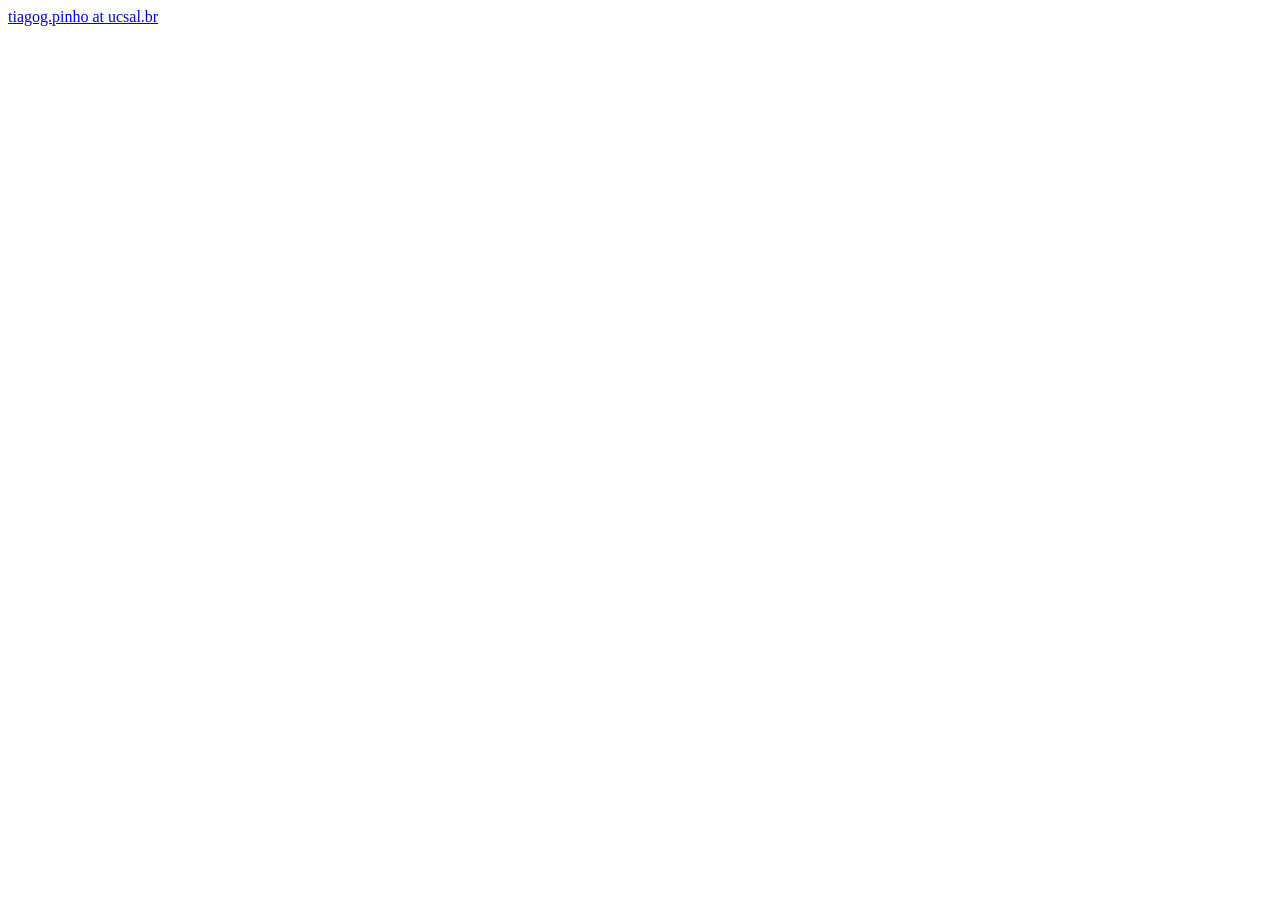
==== contato.html @ 833334ff "Add files via upload" ====
<!DOCTYPE html>
<html>
    <head>
        <title>Contato</title>
    </head>

    <body>
    <a href="mailto=tiagog.pinho@ucsal.edu.br"> tiagog.pinho at ucsal.br </a>

        
    </body>

</html>
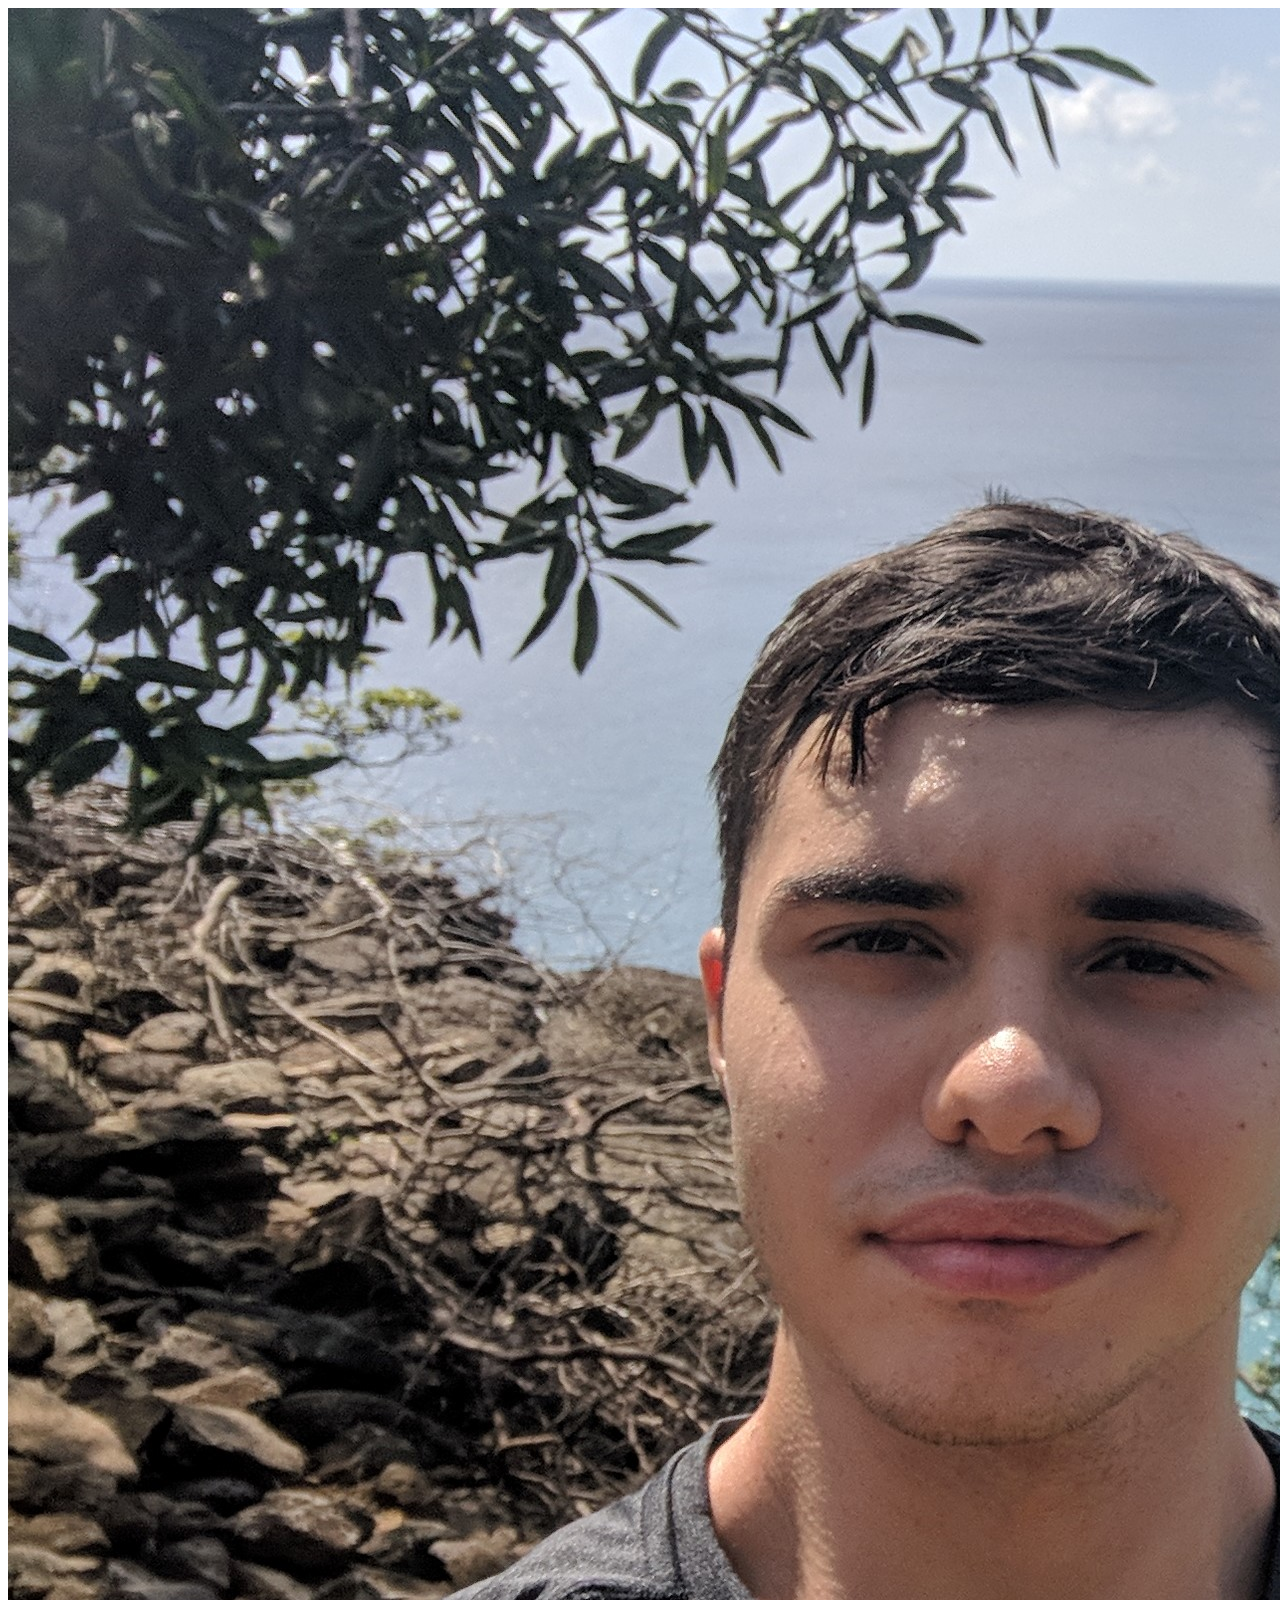
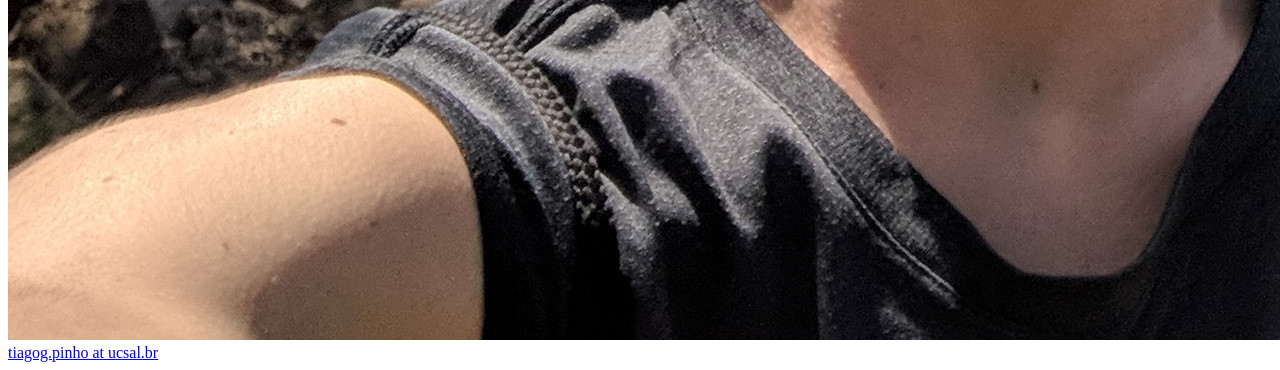
==== commit 0838f19a: "Update contato.html" ====
--- a/contato.html
+++ b/contato.html
@@ -5,9 +5,10 @@
     </head>
 
     <body>
+        <img src="IMG_20180627_135128.jpg" /> <br>    
     <a href="mailto=tiagog.pinho@ucsal.edu.br"> tiagog.pinho at ucsal.br </a>
 
         
     </body>
 
-</html>+</html>
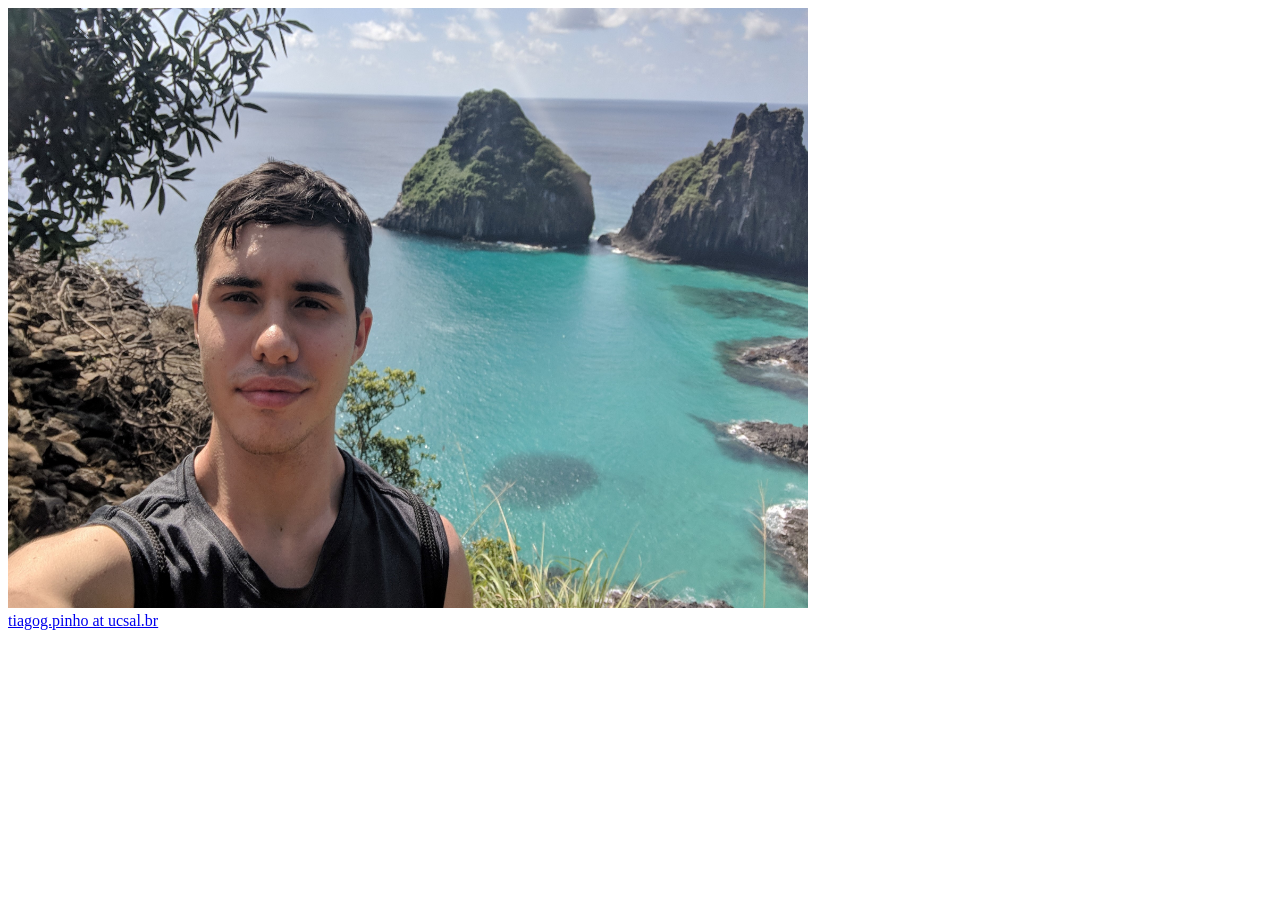
==== commit 4d76ce8d: "Update contato.html" ====
--- a/contato.html
+++ b/contato.html
@@ -5,7 +5,7 @@
     </head>
 
     <body>
-        <img src="IMG_20180627_135128.jpg" /> <br>    
+    <img src="IMG_20180627_135128.jpg" width="800" height="600"/> <br>    
     <a href="mailto=tiagog.pinho@ucsal.edu.br"> tiagog.pinho at ucsal.br </a>
 
         
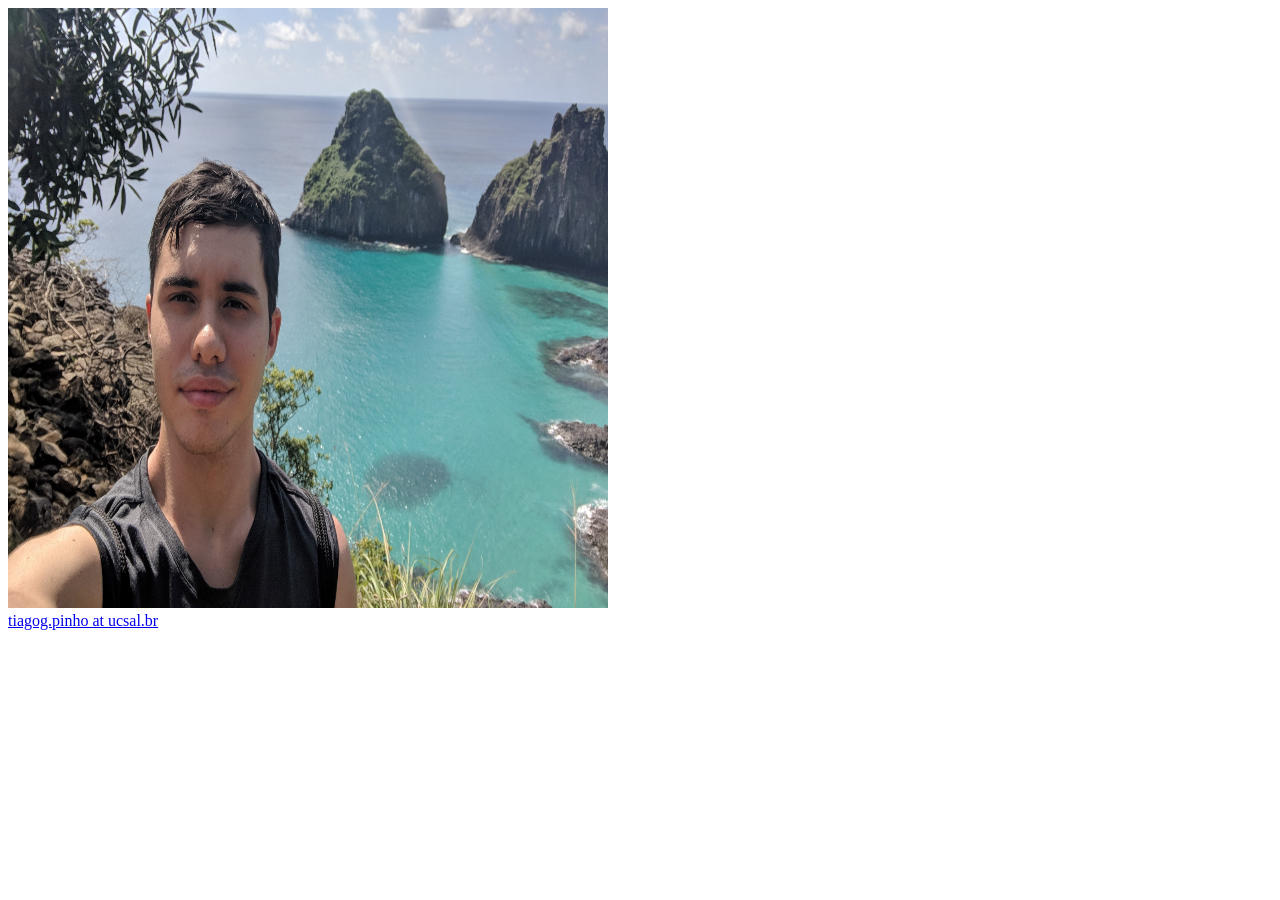
==== commit b6bfe1aa: "Update contato.html" ====
--- a/contato.html
+++ b/contato.html
@@ -5,7 +5,7 @@
     </head>
 
     <body>
-    <img src="IMG_20180627_135128.jpg" width="800" height="600"/> <br>    
+    <img src="IMG_20180627_135128.jpg" width="600" height="600"/> <br>    
     <a href="mailto=tiagog.pinho@ucsal.edu.br"> tiagog.pinho at ucsal.br </a>
 
         
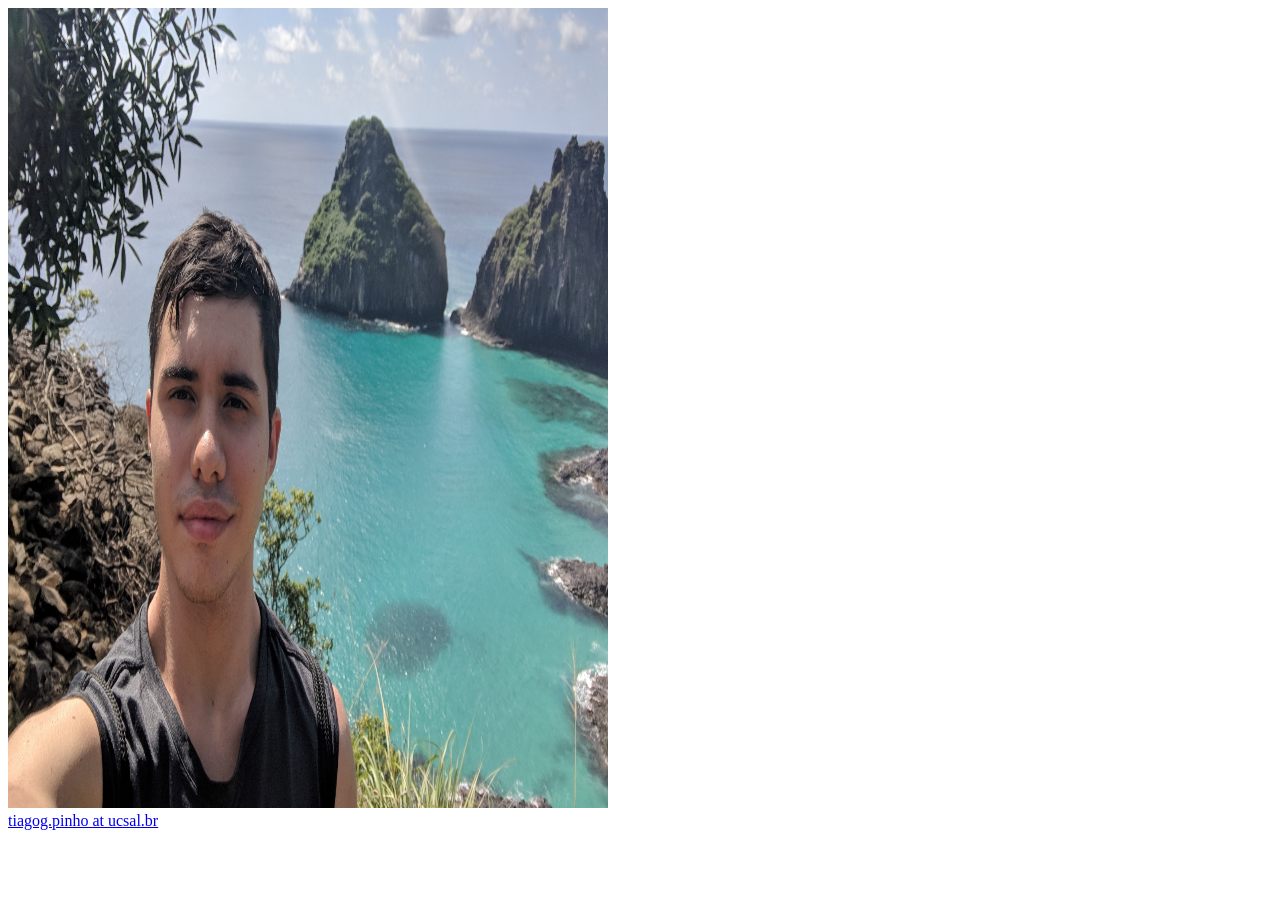
==== commit 2be5f655: "Update contato.html" ====
--- a/contato.html
+++ b/contato.html
@@ -5,7 +5,7 @@
     </head>
 
     <body>
-    <img src="IMG_20180627_135128.jpg" width="600" height="600"/> <br>    
+    <img src="IMG_20180627_135128.jpg" width="600" height="800"/> <br>    
     <a href="mailto=tiagog.pinho@ucsal.edu.br"> tiagog.pinho at ucsal.br </a>
 
         
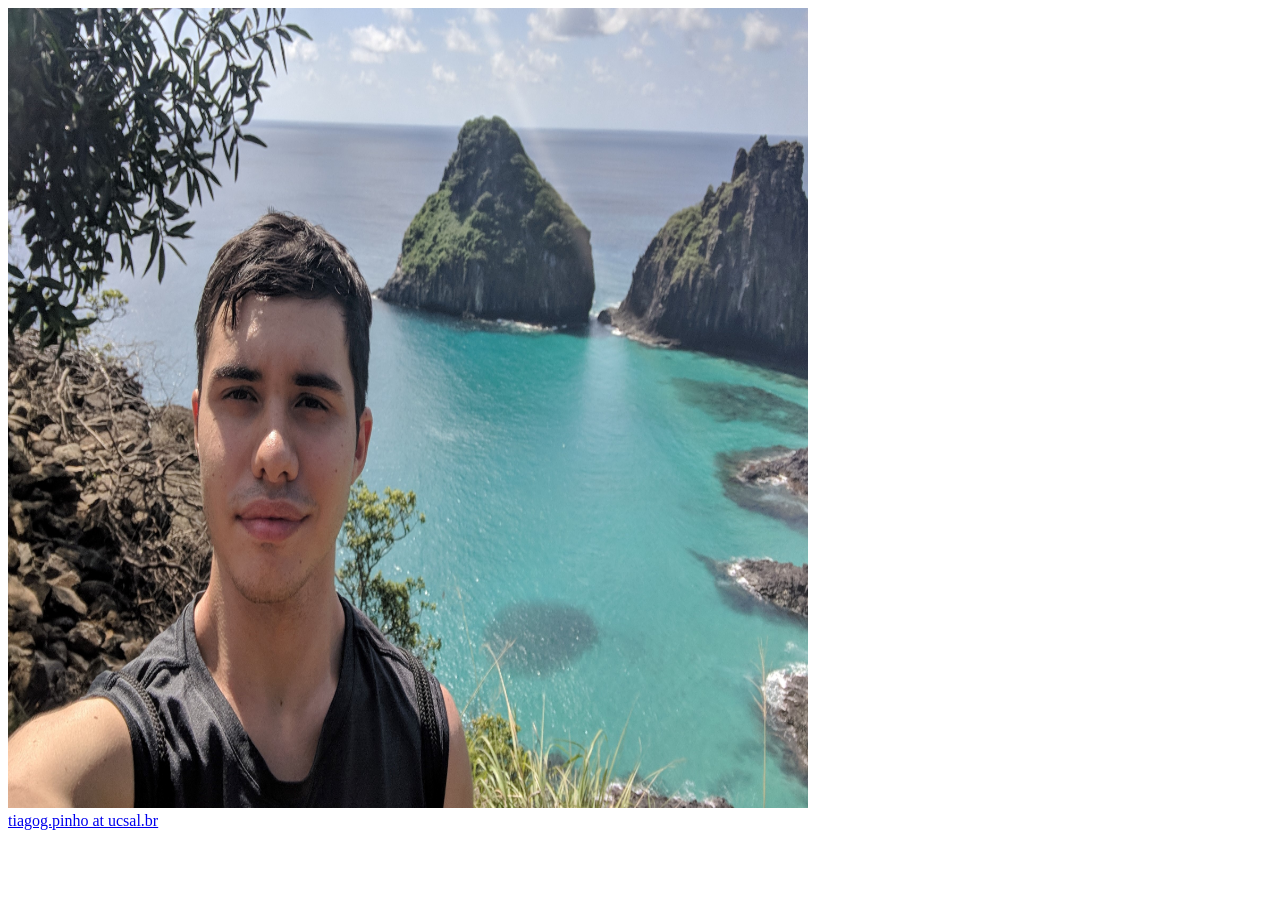
==== commit 413f65f7: "Update contato.html" ====
--- a/contato.html
+++ b/contato.html
@@ -5,7 +5,7 @@
     </head>
 
     <body>
-    <img src="IMG_20180627_135128.jpg" width="600" height="800"/> <br>    
+    <img src="IMG_20180627_135128.jpg" width="800" height="800"/> <br>    
     <a href="mailto=tiagog.pinho@ucsal.edu.br"> tiagog.pinho at ucsal.br </a>
 
         
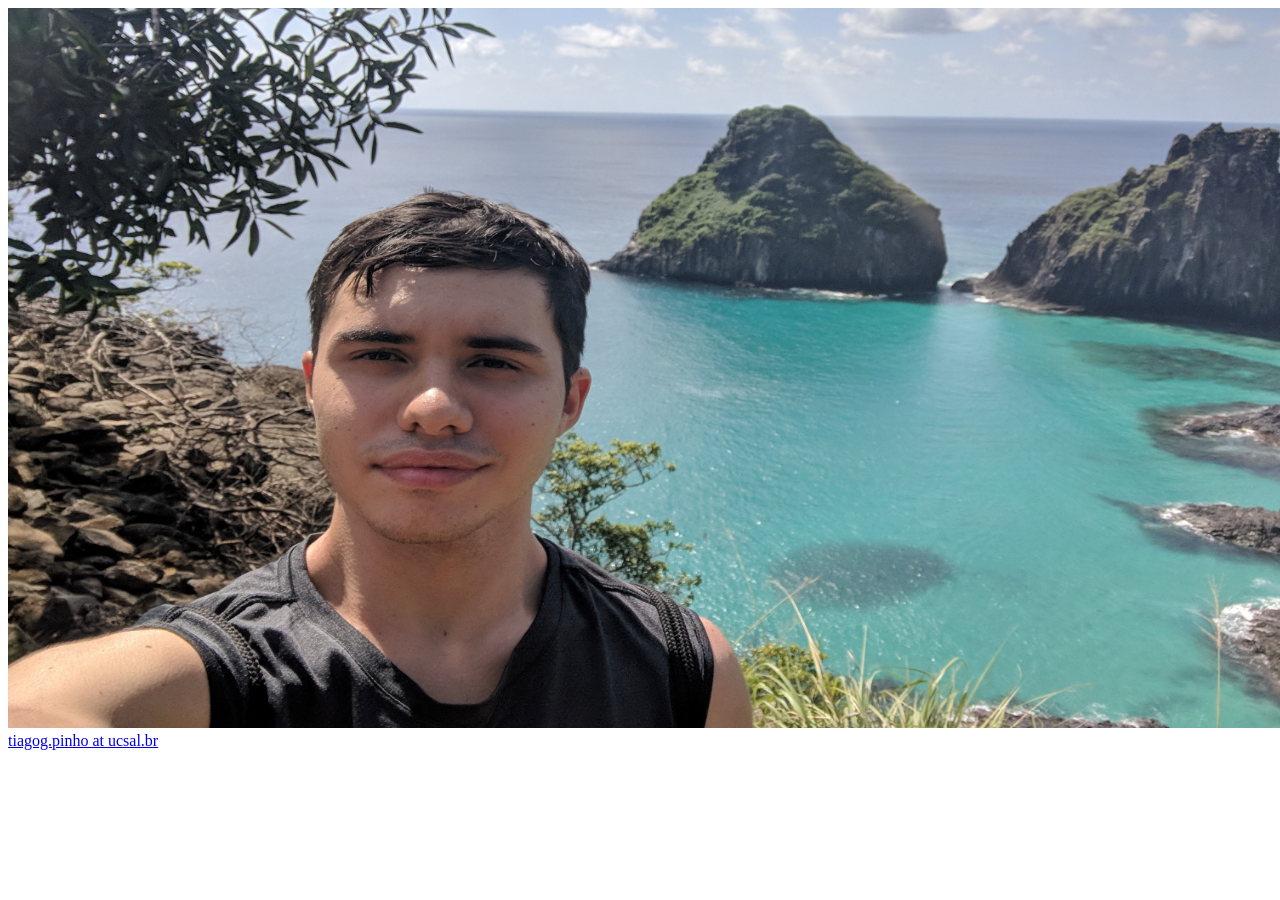
==== commit 13a1dc72: "Update contato.html" ====
--- a/contato.html
+++ b/contato.html
@@ -5,7 +5,7 @@
     </head>
 
     <body>
-    <img src="IMG_20180627_135128.jpg" width="800" height="800"/> <br>    
+    <img src="IMG_20180627_135128.jpg" width="1280" height="720"/> <br>    
     <a href="mailto=tiagog.pinho@ucsal.edu.br"> tiagog.pinho at ucsal.br </a>
 
         
